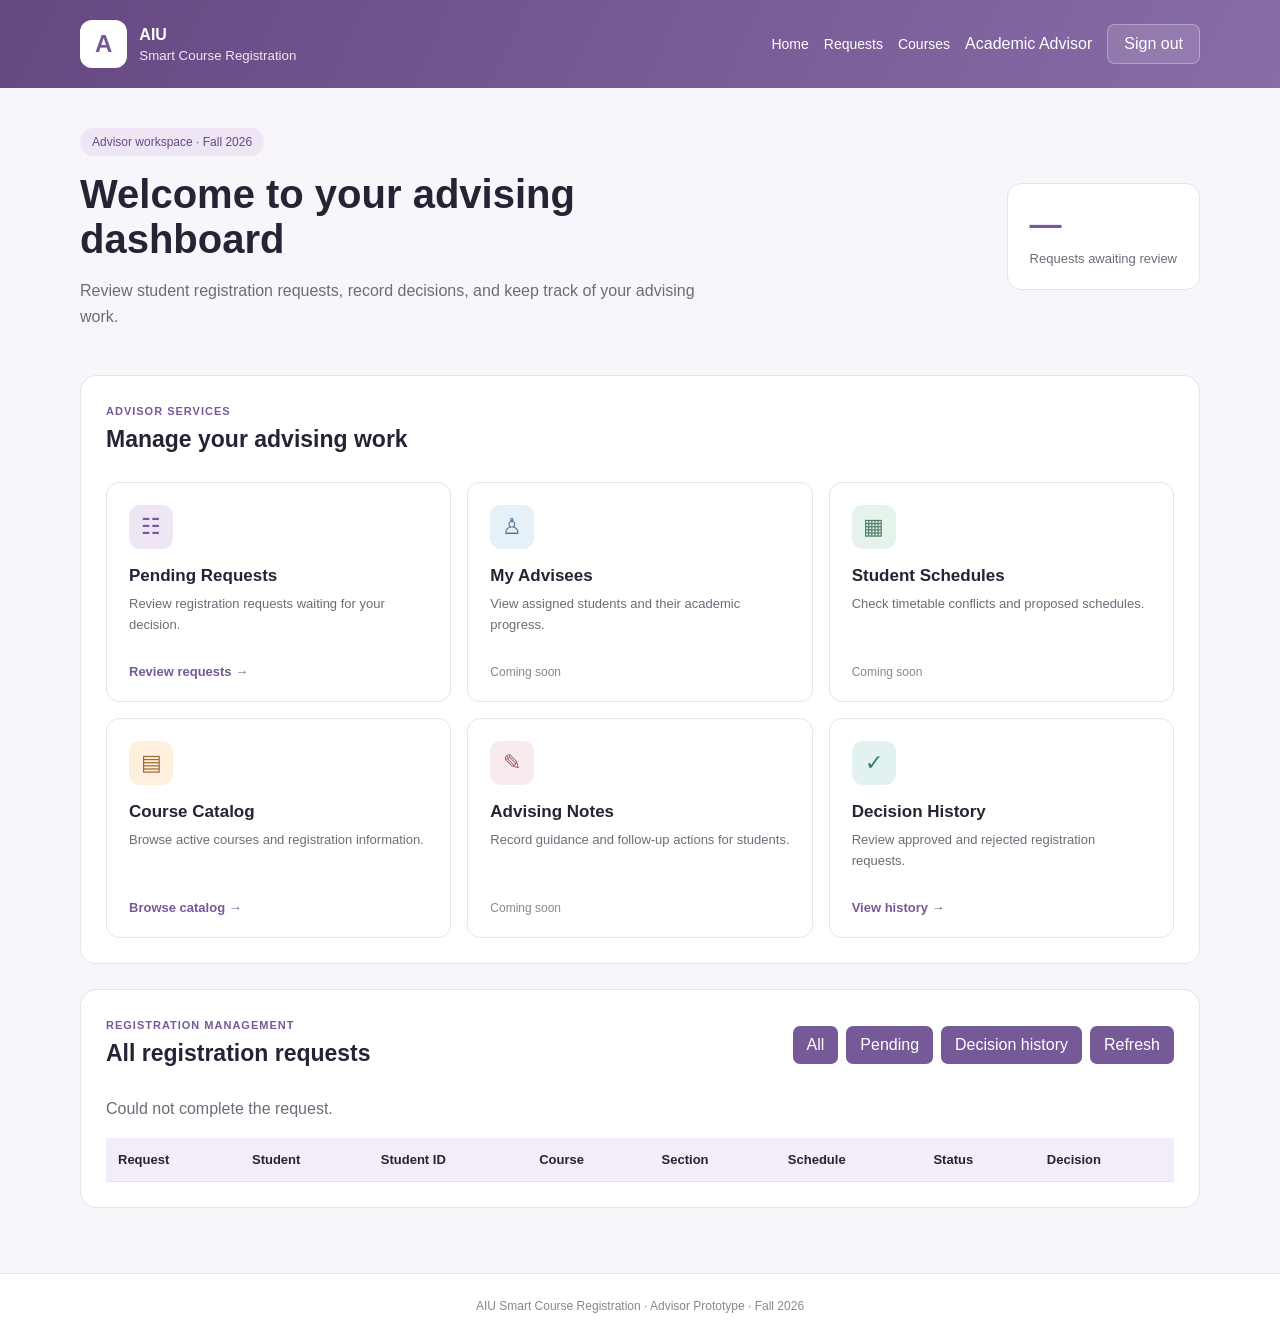
==== src/main/resources/static/advisor.html @ 7f9ce9c5 "0.5" ====
<!DOCTYPE html>
<html lang="en">
<head>
    <meta charset="UTF-8">
    <meta name="viewport" content="width=device-width, initial-scale=1">
    <title>AIU Advisor Dashboard</title>

    <style>
        * {
            box-sizing: border-box;
        }

        body {
            margin: 0;
            font-family: Arial, sans-serif;
            background: #f8f6fb;
            color: #252334;
        }

        header {
            background: linear-gradient(115deg, #664881, #876ca7);
            color: white;
        }

        .header-inner {
            max-width: 1160px;
            margin: auto;
            padding: 20px;
            display: flex;
            justify-content: space-between;
            align-items: center;
            flex-wrap: wrap;
            gap: 20px;
        }

        .brand {
            display: flex;
            align-items: center;
            gap: 12px;
        }

        .brand-mark {
            background: white;
            color: #765a98;
            border-radius: 12px;
            padding: 10px 15px;
            font-size: 24px;
            font-weight: bold;
        }

        .brand small {
            display: block;
            margin-top: 4px;
            color: #eee7f5;
        }

        nav {
            display: flex;
            align-items: center;
            flex-wrap: wrap;
            gap: 15px;
        }

        nav a {
            color: white;
            text-decoration: none;
            font-size: 14px;
        }

        button {
            font: inherit;
            cursor: pointer;
        }

        #signOutButton {
            border: 1px solid #ffffff50;
            border-radius: 8px;
            background: #ffffff20;
            color: white;
            padding: 10px 16px;
        }

        main {
            max-width: 1160px;
            margin: auto;
            padding: 40px 20px;
        }

        .welcome {
            display: flex;
            align-items: center;
            justify-content: space-between;
            flex-wrap: wrap;
            gap: 25px;
            margin-bottom: 30px;
        }

        .pill {
            display: inline-block;
            background: #eee6f5;
            color: #684985;
            padding: 7px 12px;
            border-radius: 20px;
            font-size: 12px;
        }

        h1 {
            max-width: 650px;
            font-size: clamp(28px, 4vw, 40px);
            margin: 16px 0 12px;
        }

        .welcome p {
            color: #6e6b79;
            line-height: 1.6;
            max-width: 650px;
        }

        .summary {
            background: white;
            border: 1px solid #e8e1ee;
            border-radius: 14px;
            padding: 22px;
            min-width: 180px;
        }

        .summary strong {
            display: block;
            color: #765a98;
            font-size: 32px;
            margin-bottom: 6px;
        }

        .summary span {
            color: #6e6b79;
            font-size: 13px;
        }

        .panel {
            background: white;
            border: 1px solid #e8e1ee;
            border-radius: 16px;
            padding: 25px;
            margin-bottom: 25px;
        }

        .section-heading {
            display: flex;
            align-items: center;
            justify-content: space-between;
            flex-wrap: wrap;
            gap: 15px;
            margin-bottom: 22px;
        }

        .eyebrow {
            color: #765a98;
            font-size: 11px;
            font-weight: bold;
            letter-spacing: 1px;
            text-transform: uppercase;
        }

        h2 {
            margin: 7px 0;
            font-size: 23px;
        }

        .grid {
            display: grid;
            grid-template-columns: repeat(3, 1fr);
            gap: 16px;
        }

        .card {
            display: flex;
            flex-direction: column;
            min-height: 220px;
            padding: 22px;
            border: 1px solid #e8e1ee;
            border-radius: 13px;
        }

        .icon {
            display: grid;
            place-items: center;
            width: 44px;
            height: 44px;
            border-radius: 11px;
            font-size: 22px;
            background: #eee6f5;
            color: #765a98;
        }

        .blue { background: #e7f0f8; color: #4c739a; }
        .green { background: #e6f3ec; color: #4e8067; }
        .amber { background: #fff0de; color: #9a6b33; }
        .rose { background: #f8e9ed; color: #9b5d6b; }
        .teal { background: #e1f2f1; color: #367c7b; }

        .card h3 {
            margin: 17px 0 8px;
            font-size: 17px;
        }

        .card p {
            color: #6e6b79;
            font-size: 13px;
            line-height: 1.6;
            margin: 0 0 20px;
        }

        .card a,
        .card button {
            align-self: flex-start;
            margin-top: auto;
            padding: 0;
            border: 0;
            background: none;
            color: #765a98;
            font-size: 13px;
            font-weight: bold;
            text-decoration: none;
        }

        .coming-soon {
            color: #888;
            font-size: 12px;
            margin-top: auto;
        }

        .filters {
            display: flex;
            flex-wrap: wrap;
            gap: 8px;
        }

        .action-button {
            border: 0;
            border-radius: 7px;
            padding: 10px 14px;
            background: #765a98;
            color: white;
        }

        button:disabled {
            opacity: 0.5;
            cursor: wait;
        }

        .table-container {
            overflow-x: auto;
        }

        table {
            width: 100%;
            border-collapse: collapse;
            font-size: 13px;
        }

        th,
        td {
            padding: 14px 12px;
            text-align: left;
            border-bottom: 1px solid #e8e1ee;
        }

        th {
            background: #f2edf7;
            white-space: nowrap;
        }

        td button {
            margin: 3px;
        }

        .status {
            display: inline-block;
            padding: 6px 9px;
            border-radius: 7px;
            font-size: 11px;
            font-weight: bold;
        }

        .pending { background: #fff3cf; color: #745700; }
        .approved { background: #e1f4e7; color: #21653b; }
        .rejected { background: #fbe4e7; color: #982d3e; }

        #message {
            color: #6e6b79;
            line-height: 1.6;
        }

        footer {
            text-align: center;
            padding: 25px;
            color: #888;
            font-size: 12px;
            background: white;
            border-top: 1px solid #e8e1ee;
        }

        [hidden] {
            display: none !important;
        }

        :focus-visible {
            outline: 3px solid #b89bd0;
            outline-offset: 4px;
        }

        @media (max-width: 850px) {
            .grid {
                grid-template-columns: repeat(2, 1fr);
            }
        }

        @media (max-width: 550px) {
            .grid {
                grid-template-columns: 1fr;
            }

            .panel {
                padding: 18px;
            }
        }
    </style>
</head>

<body>
    <header>
        <div class="header-inner">
            <div class="brand">
                <div class="brand-mark">A</div>
                <div>
                    <strong>AIU</strong>
                    <small>Smart Course Registration</small>
                </div>
            </div>

            <nav aria-label="Main navigation">
                <a href="/advisor.html">Home</a>
                <a href="#requests">Requests</a>
                <a href="/courses.html">Courses</a>
                <span>Academic Advisor</span>
                <button id="signOutButton" type="button">
                    Sign out
                </button>
            </nav>
        </div>
    </header>

    <main>
        <section class="welcome">
            <div>
                <span class="pill">Advisor workspace · Fall 2026</span>
                <h1>Welcome to your advising dashboard</h1>
                <p>
                    Review student registration requests, record decisions,
                    and keep track of your advising work.
                </p>
            </div>

            <div class="summary">
                <strong id="pendingCount">—</strong>
                <span>Requests awaiting review</span>
            </div>
        </section>

        <section class="panel">
            <div class="section-heading">
                <div>
                    <span class="eyebrow">Advisor services</span>
                    <h2>Manage your advising work</h2>
                </div>
            </div>

            <div class="grid">
                <article class="card">
                    <div class="icon" aria-hidden="true">☷</div>
                    <h3>Pending Requests</h3>
                    <p>
                        Review registration requests waiting for your decision.
                    </p>
                    <button type="button" data-filter="pending">
                        Review requests →
                    </button>
                </article>

                <article class="card">
                    <div class="icon blue" aria-hidden="true">♙</div>
                    <h3>My Advisees</h3>
                    <p>
                        View assigned students and their academic progress.
                    </p>
                    <span class="coming-soon">Coming soon</span>
                </article>

                <article class="card">
                    <div class="icon green" aria-hidden="true">▦</div>
                    <h3>Student Schedules</h3>
                    <p>
                        Check timetable conflicts and proposed schedules.
                    </p>
                    <span class="coming-soon">Coming soon</span>
                </article>

                <article class="card">
                    <div class="icon amber" aria-hidden="true">▤</div>
                    <h3>Course Catalog</h3>
                    <p>
                        Browse active courses and registration information.
                    </p>
                    <a href="/courses.html">Browse catalog →</a>
                </article>

                <article class="card">
                    <div class="icon rose" aria-hidden="true">✎</div>
                    <h3>Advising Notes</h3>
                    <p>
                        Record guidance and follow-up actions for students.
                    </p>
                    <span class="coming-soon">Coming soon</span>
                </article>

                <article class="card">
                    <div class="icon teal" aria-hidden="true">✓</div>
                    <h3>Decision History</h3>
                    <p>
                        Review approved and rejected registration requests.
                    </p>
                    <button type="button" data-filter="history">
                        View history →
                    </button>
                </article>
            </div>
        </section>

        <section class="panel" id="requests">
            <div class="section-heading">
                <div>
                    <span class="eyebrow">Registration management</span>
                    <h2 id="tableTitle">All registration requests</h2>
                </div>

                <div class="filters">
                    <button class="action-button"
                            type="button" data-filter="all">
                        All
                    </button>
                    <button class="action-button"
                            type="button" data-filter="pending">
                        Pending
                    </button>
                    <button class="action-button"
                            type="button" data-filter="history">
                        Decision history
                    </button>
                    <button class="action-button"
                            type="button" id="refreshButton">
                        Refresh
                    </button>
                </div>
            </div>

            <p id="message" role="status" aria-live="polite">
                Loading requests…
            </p>

            <div class="table-container">
                <table aria-label="Student registration requests">
                    <thead>
                        <tr>
                            <th scope="col">Request</th>
                            <th scope="col">Student</th>
                            <th scope="col">Student ID</th>
                            <th scope="col">Course</th>
                            <th scope="col">Section</th>
                            <th scope="col">Schedule</th>
                            <th scope="col">Status</th>
                            <th scope="col">Decision</th>
                        </tr>
                    </thead>
                    <tbody id="requestRows"></tbody>
                </table>
            </div>
        </section>
    </main>

    <footer>
        AIU Smart Course Registration · Advisor Prototype · Fall 2026
    </footer>

    <script>
        "use strict";

        let requests = [];
        let filter = "all";

        const rows = document.getElementById("requestRows");
        const message = document.getElementById("message");
        const refreshButton = document.getElementById("refreshButton");

        async function api(url, options = {}) {
            const response = await fetch(url, {
                ...options,
                credentials: "same-origin",
                cache: "no-store",
                headers: {
                    Accept: "application/json",
                    ...(options.headers || {})
                }
            });

            if (response.redirected || response.status === 401) {
                throw new Error("Your session ended. Please sign in again.");
            }

            const data = await response.json().catch(() => ({}));

            if (!response.ok) {
                throw new Error(
                    data.message ||
                    (response.status === 403
                        ? "An advisor account is required."
                        : "Could not complete the request.")
                );
            }

            return data;
        }

        function renderRequests() {
            rows.replaceChildren();

            const pending = requests.filter(
                request => request.status === "PENDING"
            ).length;

            document.getElementById("pendingCount").textContent = pending;

            document.getElementById("tableTitle").textContent =
                filter === "pending"
                    ? "Pending registration requests"
                    : filter === "history"
                        ? "Decision history"
                        : "All registration requests";

            const visible = requests.filter(request => {
                if (filter === "pending") {
                    return request.status === "PENDING";
                }

                if (filter === "history") {
                    return ["APPROVED", "REJECTED"].includes(request.status);
                }

                return true;
            });

            visible.forEach(request => {
                const row = document.createElement("tr");

                const values = [
                    request.request_id,
                    request.student_name,
                    request.student_id,
                    `${request.code} - ${request.title}`,
                    request.section_number,
                    request.schedule
                ];

                values.forEach(value => {
                    const cell = document.createElement("td");
                    cell.textContent = value ?? "";
                    row.appendChild(cell);
                });

                const statusCell = document.createElement("td");
                const badge = document.createElement("span");

                badge.classList.add("status");
                badge.textContent = request.status;

                if (["PENDING", "APPROVED", "REJECTED"]
                        .includes(request.status)) {
                    badge.classList.add(request.status.toLowerCase());
                }

                statusCell.appendChild(badge);
                row.appendChild(statusCell);

                const actions = document.createElement("td");

                if (request.status === "PENDING") {
                    ["APPROVED", "REJECTED"].forEach(status => {
                        const button = document.createElement("button");

                        button.type = "button";
                        button.className = "action-button";
                        button.textContent =
                            status === "APPROVED" ? "Approve" : "Reject";

                        button.addEventListener("click", async () => {
                            actions.querySelectorAll("button")
                                .forEach(item => item.disabled = true);

                            message.textContent = "Saving decision…";

                            try {
                                const csrf = await api("/api/csrf");

                                await api(
                                    `/api/requests/${request.request_id}/status`,
                                    {
                                        method: "PATCH",
                                        headers: {
                                            "Content-Type": "application/json",
                                            [csrf.headerName]: csrf.token
                                        },
                                        body: JSON.stringify({ status })
                                    }
                                );

                                await loadRequests();
                            } catch (error) {
                                message.textContent = error.message;

                                actions.querySelectorAll("button")
                                    .forEach(item => item.disabled = false);
                            }
                        });

                        actions.appendChild(button);
                    });
                } else {
                    actions.textContent = "Decision recorded";
                }

                row.appendChild(actions);
                rows.appendChild(row);
            });

            message.textContent = visible.length
                ? `${visible.length} request(s) found.`
                : "No requests in this view.";
        }

        async function loadRequests() {
            refreshButton.disabled = true;
            message.textContent = "Loading requests…";

            try {
                const data = await api("/api/requests");

                if (!Array.isArray(data)) {
                    throw new Error("Unexpected response from the server.");
                }

                requests = data;
                renderRequests();
            } catch (error) {
                rows.replaceChildren();
                document.getElementById("pendingCount").textContent = "—";
                message.textContent = error.message;
            } finally {
                refreshButton.disabled = false;
            }
        }

        document.querySelectorAll("[data-filter]").forEach(button => {
            button.addEventListener("click", () => {
                filter = button.dataset.filter;
                renderRequests();

                document.getElementById("requests").scrollIntoView({
                    behavior: "smooth"
                });
            });
        });

        refreshButton.addEventListener("click", loadRequests);

        document.getElementById("signOutButton")
            .addEventListener("click", () => {
                window.location.href = "/login";
            });

        loadRequests();
    </script>
</body>
</html>
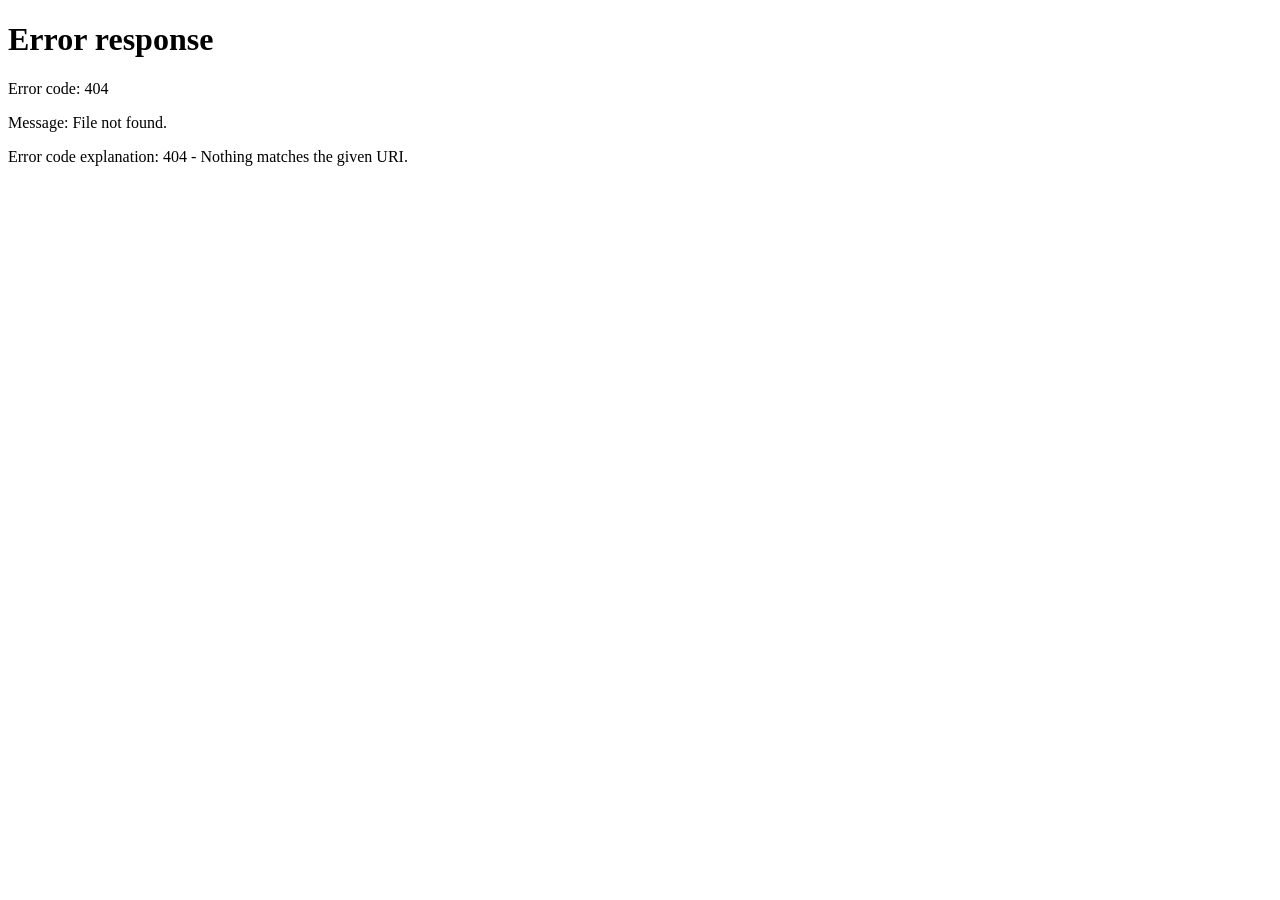
==== commit 0ae3097b: "D5" ====
--- a/src/main/resources/static/advisor.html
+++ b/src/main/resources/static/advisor.html
@@ -1,692 +1 @@
-<!DOCTYPE html>
-<html lang="en">
-<head>
-    <meta charset="UTF-8">
-    <meta name="viewport" content="width=device-width, initial-scale=1">
-    <title>AIU Advisor Dashboard</title>
-
-    <style>
-        * {
-            box-sizing: border-box;
-        }
-
-        body {
-            margin: 0;
-            font-family: Arial, sans-serif;
-            background: #f8f6fb;
-            color: #252334;
-        }
-
-        header {
-            background: linear-gradient(115deg, #664881, #876ca7);
-            color: white;
-        }
-
-        .header-inner {
-            max-width: 1160px;
-            margin: auto;
-            padding: 20px;
-            display: flex;
-            justify-content: space-between;
-            align-items: center;
-            flex-wrap: wrap;
-            gap: 20px;
-        }
-
-        .brand {
-            display: flex;
-            align-items: center;
-            gap: 12px;
-        }
-
-        .brand-mark {
-            background: white;
-            color: #765a98;
-            border-radius: 12px;
-            padding: 10px 15px;
-            font-size: 24px;
-            font-weight: bold;
-        }
-
-        .brand small {
-            display: block;
-            margin-top: 4px;
-            color: #eee7f5;
-        }
-
-        nav {
-            display: flex;
-            align-items: center;
-            flex-wrap: wrap;
-            gap: 15px;
-        }
-
-        nav a {
-            color: white;
-            text-decoration: none;
-            font-size: 14px;
-        }
-
-        button {
-            font: inherit;
-            cursor: pointer;
-        }
-
-        #signOutButton {
-            border: 1px solid #ffffff50;
-            border-radius: 8px;
-            background: #ffffff20;
-            color: white;
-            padding: 10px 16px;
-        }
-
-        main {
-            max-width: 1160px;
-            margin: auto;
-            padding: 40px 20px;
-        }
-
-        .welcome {
-            display: flex;
-            align-items: center;
-            justify-content: space-between;
-            flex-wrap: wrap;
-            gap: 25px;
-            margin-bottom: 30px;
-        }
-
-        .pill {
-            display: inline-block;
-            background: #eee6f5;
-            color: #684985;
-            padding: 7px 12px;
-            border-radius: 20px;
-            font-size: 12px;
-        }
-
-        h1 {
-            max-width: 650px;
-            font-size: clamp(28px, 4vw, 40px);
-            margin: 16px 0 12px;
-        }
-
-        .welcome p {
-            color: #6e6b79;
-            line-height: 1.6;
-            max-width: 650px;
-        }
-
-        .summary {
-            background: white;
-            border: 1px solid #e8e1ee;
-            border-radius: 14px;
-            padding: 22px;
-            min-width: 180px;
-        }
-
-        .summary strong {
-            display: block;
-            color: #765a98;
-            font-size: 32px;
-            margin-bottom: 6px;
-        }
-
-        .summary span {
-            color: #6e6b79;
-            font-size: 13px;
-        }
-
-        .panel {
-            background: white;
-            border: 1px solid #e8e1ee;
-            border-radius: 16px;
-            padding: 25px;
-            margin-bottom: 25px;
-        }
-
-        .section-heading {
-            display: flex;
-            align-items: center;
-            justify-content: space-between;
-            flex-wrap: wrap;
-            gap: 15px;
-            margin-bottom: 22px;
-        }
-
-        .eyebrow {
-            color: #765a98;
-            font-size: 11px;
-            font-weight: bold;
-            letter-spacing: 1px;
-            text-transform: uppercase;
-        }
-
-        h2 {
-            margin: 7px 0;
-            font-size: 23px;
-        }
-
-        .grid {
-            display: grid;
-            grid-template-columns: repeat(3, 1fr);
-            gap: 16px;
-        }
-
-        .card {
-            display: flex;
-            flex-direction: column;
-            min-height: 220px;
-            padding: 22px;
-            border: 1px solid #e8e1ee;
-            border-radius: 13px;
-        }
-
-        .icon {
-            display: grid;
-            place-items: center;
-            width: 44px;
-            height: 44px;
-            border-radius: 11px;
-            font-size: 22px;
-            background: #eee6f5;
-            color: #765a98;
-        }
-
-        .blue { background: #e7f0f8; color: #4c739a; }
-        .green { background: #e6f3ec; color: #4e8067; }
-        .amber { background: #fff0de; color: #9a6b33; }
-        .rose { background: #f8e9ed; color: #9b5d6b; }
-        .teal { background: #e1f2f1; color: #367c7b; }
-
-        .card h3 {
-            margin: 17px 0 8px;
-            font-size: 17px;
-        }
-
-        .card p {
-            color: #6e6b79;
-            font-size: 13px;
-            line-height: 1.6;
-            margin: 0 0 20px;
-        }
-
-        .card a,
-        .card button {
-            align-self: flex-start;
-            margin-top: auto;
-            padding: 0;
-            border: 0;
-            background: none;
-            color: #765a98;
-            font-size: 13px;
-            font-weight: bold;
-            text-decoration: none;
-        }
-
-        .coming-soon {
-            color: #888;
-            font-size: 12px;
-            margin-top: auto;
-        }
-
-        .filters {
-            display: flex;
-            flex-wrap: wrap;
-            gap: 8px;
-        }
-
-        .action-button {
-            border: 0;
-            border-radius: 7px;
-            padding: 10px 14px;
-            background: #765a98;
-            color: white;
-        }
-
-        button:disabled {
-            opacity: 0.5;
-            cursor: wait;
-        }
-
-        .table-container {
-            overflow-x: auto;
-        }
-
-        table {
-            width: 100%;
-            border-collapse: collapse;
-            font-size: 13px;
-        }
-
-        th,
-        td {
-            padding: 14px 12px;
-            text-align: left;
-            border-bottom: 1px solid #e8e1ee;
-        }
-
-        th {
-            background: #f2edf7;
-            white-space: nowrap;
-        }
-
-        td button {
-            margin: 3px;
-        }
-
-        .status {
-            display: inline-block;
-            padding: 6px 9px;
-            border-radius: 7px;
-            font-size: 11px;
-            font-weight: bold;
-        }
-
-        .pending { background: #fff3cf; color: #745700; }
-        .approved { background: #e1f4e7; color: #21653b; }
-        .rejected { background: #fbe4e7; color: #982d3e; }
-
-        #message {
-            color: #6e6b79;
-            line-height: 1.6;
-        }
-
-        footer {
-            text-align: center;
-            padding: 25px;
-            color: #888;
-            font-size: 12px;
-            background: white;
-            border-top: 1px solid #e8e1ee;
-        }
-
-        [hidden] {
-            display: none !important;
-        }
-
-        :focus-visible {
-            outline: 3px solid #b89bd0;
-            outline-offset: 4px;
-        }
-
-        @media (max-width: 850px) {
-            .grid {
-                grid-template-columns: repeat(2, 1fr);
-            }
-        }
-
-        @media (max-width: 550px) {
-            .grid {
-                grid-template-columns: 1fr;
-            }
-
-            .panel {
-                padding: 18px;
-            }
-        }
-    </style>
-</head>
-
-<body>
-    <header>
-        <div class="header-inner">
-            <div class="brand">
-                <div class="brand-mark">A</div>
-                <div>
-                    <strong>AIU</strong>
-                    <small>Smart Course Registration</small>
-                </div>
-            </div>
-
-            <nav aria-label="Main navigation">
-                <a href="/advisor.html">Home</a>
-                <a href="#requests">Requests</a>
-                <a href="/courses.html">Courses</a>
-                <span>Academic Advisor</span>
-                <button id="signOutButton" type="button">
-                    Sign out
-                </button>
-            </nav>
-        </div>
-    </header>
-
-    <main>
-        <section class="welcome">
-            <div>
-                <span class="pill">Advisor workspace · Fall 2026</span>
-                <h1>Welcome to your advising dashboard</h1>
-                <p>
-                    Review student registration requests, record decisions,
-                    and keep track of your advising work.
-                </p>
-            </div>
-
-            <div class="summary">
-                <strong id="pendingCount">—</strong>
-                <span>Requests awaiting review</span>
-            </div>
-        </section>
-
-        <section class="panel">
-            <div class="section-heading">
-                <div>
-                    <span class="eyebrow">Advisor services</span>
-                    <h2>Manage your advising work</h2>
-                </div>
-            </div>
-
-            <div class="grid">
-                <article class="card">
-                    <div class="icon" aria-hidden="true">☷</div>
-                    <h3>Pending Requests</h3>
-                    <p>
-                        Review registration requests waiting for your decision.
-                    </p>
-                    <button type="button" data-filter="pending">
-                        Review requests →
-                    </button>
-                </article>
-
-                <article class="card">
-                    <div class="icon blue" aria-hidden="true">♙</div>
-                    <h3>My Advisees</h3>
-                    <p>
-                        View assigned students and their academic progress.
-                    </p>
-                    <span class="coming-soon">Coming soon</span>
-                </article>
-
-                <article class="card">
-                    <div class="icon green" aria-hidden="true">▦</div>
-                    <h3>Student Schedules</h3>
-                    <p>
-                        Check timetable conflicts and proposed schedules.
-                    </p>
-                    <span class="coming-soon">Coming soon</span>
-                </article>
-
-                <article class="card">
-                    <div class="icon amber" aria-hidden="true">▤</div>
-                    <h3>Course Catalog</h3>
-                    <p>
-                        Browse active courses and registration information.
-                    </p>
-                    <a href="/courses.html">Browse catalog →</a>
-                </article>
-
-                <article class="card">
-                    <div class="icon rose" aria-hidden="true">✎</div>
-                    <h3>Advising Notes</h3>
-                    <p>
-                        Record guidance and follow-up actions for students.
-                    </p>
-                    <span class="coming-soon">Coming soon</span>
-                </article>
-
-                <article class="card">
-                    <div class="icon teal" aria-hidden="true">✓</div>
-                    <h3>Decision History</h3>
-                    <p>
-                        Review approved and rejected registration requests.
-                    </p>
-                    <button type="button" data-filter="history">
-                        View history →
-                    </button>
-                </article>
-            </div>
-        </section>
-
-        <section class="panel" id="requests">
-            <div class="section-heading">
-                <div>
-                    <span class="eyebrow">Registration management</span>
-                    <h2 id="tableTitle">All registration requests</h2>
-                </div>
-
-                <div class="filters">
-                    <button class="action-button"
-                            type="button" data-filter="all">
-                        All
-                    </button>
-                    <button class="action-button"
-                            type="button" data-filter="pending">
-                        Pending
-                    </button>
-                    <button class="action-button"
-                            type="button" data-filter="history">
-                        Decision history
-                    </button>
-                    <button class="action-button"
-                            type="button" id="refreshButton">
-                        Refresh
-                    </button>
-                </div>
-            </div>
-
-            <p id="message" role="status" aria-live="polite">
-                Loading requests…
-            </p>
-
-            <div class="table-container">
-                <table aria-label="Student registration requests">
-                    <thead>
-                        <tr>
-                            <th scope="col">Request</th>
-                            <th scope="col">Student</th>
-                            <th scope="col">Student ID</th>
-                            <th scope="col">Course</th>
-                            <th scope="col">Section</th>
-                            <th scope="col">Schedule</th>
-                            <th scope="col">Status</th>
-                            <th scope="col">Decision</th>
-                        </tr>
-                    </thead>
-                    <tbody id="requestRows"></tbody>
-                </table>
-            </div>
-        </section>
-    </main>
-
-    <footer>
-        AIU Smart Course Registration · Advisor Prototype · Fall 2026
-    </footer>
-
-    <script>
-        "use strict";
-
-        let requests = [];
-        let filter = "all";
-
-        const rows = document.getElementById("requestRows");
-        const message = document.getElementById("message");
-        const refreshButton = document.getElementById("refreshButton");
-
-        async function api(url, options = {}) {
-            const response = await fetch(url, {
-                ...options,
-                credentials: "same-origin",
-                cache: "no-store",
-                headers: {
-                    Accept: "application/json",
-                    ...(options.headers || {})
-                }
-            });
-
-            if (response.redirected || response.status === 401) {
-                throw new Error("Your session ended. Please sign in again.");
-            }
-
-            const data = await response.json().catch(() => ({}));
-
-            if (!response.ok) {
-                throw new Error(
-                    data.message ||
-                    (response.status === 403
-                        ? "An advisor account is required."
-                        : "Could not complete the request.")
-                );
-            }
-
-            return data;
-        }
-
-        function renderRequests() {
-            rows.replaceChildren();
-
-            const pending = requests.filter(
-                request => request.status === "PENDING"
-            ).length;
-
-            document.getElementById("pendingCount").textContent = pending;
-
-            document.getElementById("tableTitle").textContent =
-                filter === "pending"
-                    ? "Pending registration requests"
-                    : filter === "history"
-                        ? "Decision history"
-                        : "All registration requests";
-
-            const visible = requests.filter(request => {
-                if (filter === "pending") {
-                    return request.status === "PENDING";
-                }
-
-                if (filter === "history") {
-                    return ["APPROVED", "REJECTED"].includes(request.status);
-                }
-
-                return true;
-            });
-
-            visible.forEach(request => {
-                const row = document.createElement("tr");
-
-                const values = [
-                    request.request_id,
-                    request.student_name,
-                    request.student_id,
-                    `${request.code} - ${request.title}`,
-                    request.section_number,
-                    request.schedule
-                ];
-
-                values.forEach(value => {
-                    const cell = document.createElement("td");
-                    cell.textContent = value ?? "";
-                    row.appendChild(cell);
-                });
-
-                const statusCell = document.createElement("td");
-                const badge = document.createElement("span");
-
-                badge.classList.add("status");
-                badge.textContent = request.status;
-
-                if (["PENDING", "APPROVED", "REJECTED"]
-                        .includes(request.status)) {
-                    badge.classList.add(request.status.toLowerCase());
-                }
-
-                statusCell.appendChild(badge);
-                row.appendChild(statusCell);
-
-                const actions = document.createElement("td");
-
-                if (request.status === "PENDING") {
-                    ["APPROVED", "REJECTED"].forEach(status => {
-                        const button = document.createElement("button");
-
-                        button.type = "button";
-                        button.className = "action-button";
-                        button.textContent =
-                            status === "APPROVED" ? "Approve" : "Reject";
-
-                        button.addEventListener("click", async () => {
-                            actions.querySelectorAll("button")
-                                .forEach(item => item.disabled = true);
-
-                            message.textContent = "Saving decision…";
-
-                            try {
-                                const csrf = await api("/api/csrf");
-
-                                await api(
-                                    `/api/requests/${request.request_id}/status`,
-                                    {
-                                        method: "PATCH",
-                                        headers: {
-                                            "Content-Type": "application/json",
-                                            [csrf.headerName]: csrf.token
-                                        },
-                                        body: JSON.stringify({ status })
-                                    }
-                                );
-
-                                await loadRequests();
-                            } catch (error) {
-                                message.textContent = error.message;
-
-                                actions.querySelectorAll("button")
-                                    .forEach(item => item.disabled = false);
-                            }
-                        });
-
-                        actions.appendChild(button);
-                    });
-                } else {
-                    actions.textContent = "Decision recorded";
-                }
-
-                row.appendChild(actions);
-                rows.appendChild(row);
-            });
-
-            message.textContent = visible.length
-                ? `${visible.length} request(s) found.`
-                : "No requests in this view.";
-        }
-
-        async function loadRequests() {
-            refreshButton.disabled = true;
-            message.textContent = "Loading requests…";
-
-            try {
-                const data = await api("/api/requests");
-
-                if (!Array.isArray(data)) {
-                    throw new Error("Unexpected response from the server.");
-                }
-
-                requests = data;
-                renderRequests();
-            } catch (error) {
-                rows.replaceChildren();
-                document.getElementById("pendingCount").textContent = "—";
-                message.textContent = error.message;
-            } finally {
-                refreshButton.disabled = false;
-            }
-        }
-
-        document.querySelectorAll("[data-filter]").forEach(button => {
-            button.addEventListener("click", () => {
-                filter = button.dataset.filter;
-                renderRequests();
-
-                document.getElementById("requests").scrollIntoView({
-                    behavior: "smooth"
-                });
-            });
-        });
-
-        refreshButton.addEventListener("click", loadRequests);
-
-        document.getElementById("signOutButton")
-            .addEventListener("click", () => {
-                window.location.href = "/login";
-            });
-
-        loadRequests();
-    </script>
-</body>
-</html>+<!doctype html><html lang="en"><meta charset="utf-8"><meta http-equiv="refresh" content="0;url=/portal.html#requests"><title>AIU Course Registration System</title><a href="/portal.html#requests">Open AIU Registration</a></html>
